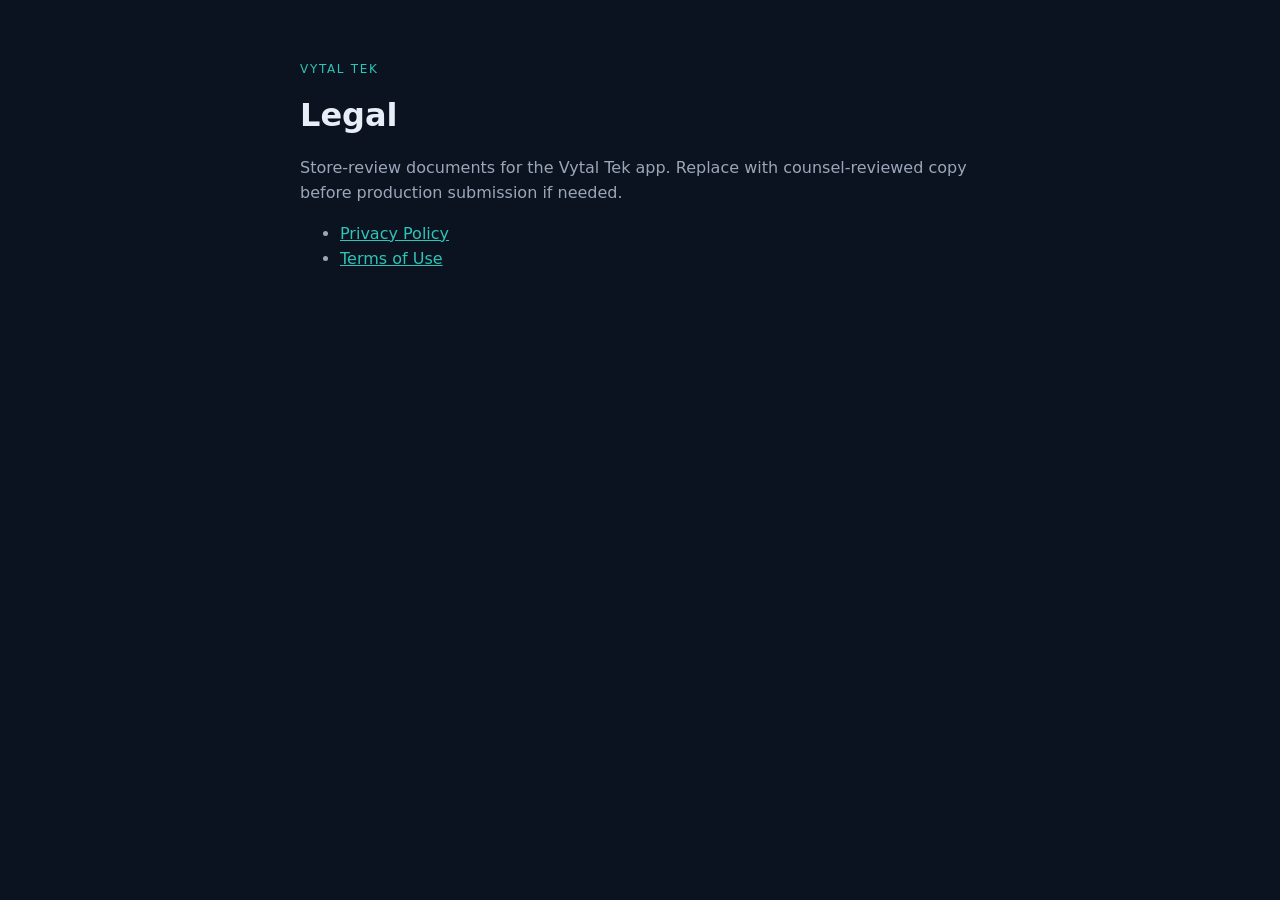
==== site/index.html @ 54f91499 "ci: Flutter tests, GitHub Pages legal site, store review packet Add analyze/test workflow, host Priv" ====
<!DOCTYPE html>
<html lang="en">
<head>
  <meta charset="utf-8" />
  <meta name="viewport" content="width=device-width, initial-scale=1" />
  <title>Vytal Tek</title>
  <link rel="stylesheet" href="styles.css" />
</head>
<body>
  <main class="wrap">
    <p class="eyebrow">Vytal Tek</p>
    <h1>Legal</h1>
    <p>Store-review documents for the Vytal Tek app. Replace with counsel-reviewed copy before production submission if needed.</p>
    <ul>
      <li><a href="privacy/">Privacy Policy</a></li>
      <li><a href="terms/">Terms of Use</a></li>
    </ul>
  </main>
</body>
</html>
---- site/styles.css ----
:root {
  color-scheme: dark;
  --bg: #0b1220;
  --text: #e8eef7;
  --muted: #9aa7b8;
  --teal: #2ec4b6;
}
* { box-sizing: border-box; }
body {
  margin: 0;
  font-family: ui-sans-serif, system-ui, -apple-system, Segoe UI, sans-serif;
  background: var(--bg);
  color: var(--text);
  line-height: 1.55;
}
.wrap {
  max-width: 720px;
  margin: 0 auto;
  padding: 48px 20px 80px;
}
.eyebrow {
  letter-spacing: 0.14em;
  text-transform: uppercase;
  color: var(--teal);
  font-size: 12px;
}
h1 { font-size: 2rem; margin: 8px 0 16px; }
h2 { font-size: 1.15rem; margin-top: 28px; }
p, li { color: var(--muted); }
a { color: var(--teal); }
nav a { margin-right: 16px; }
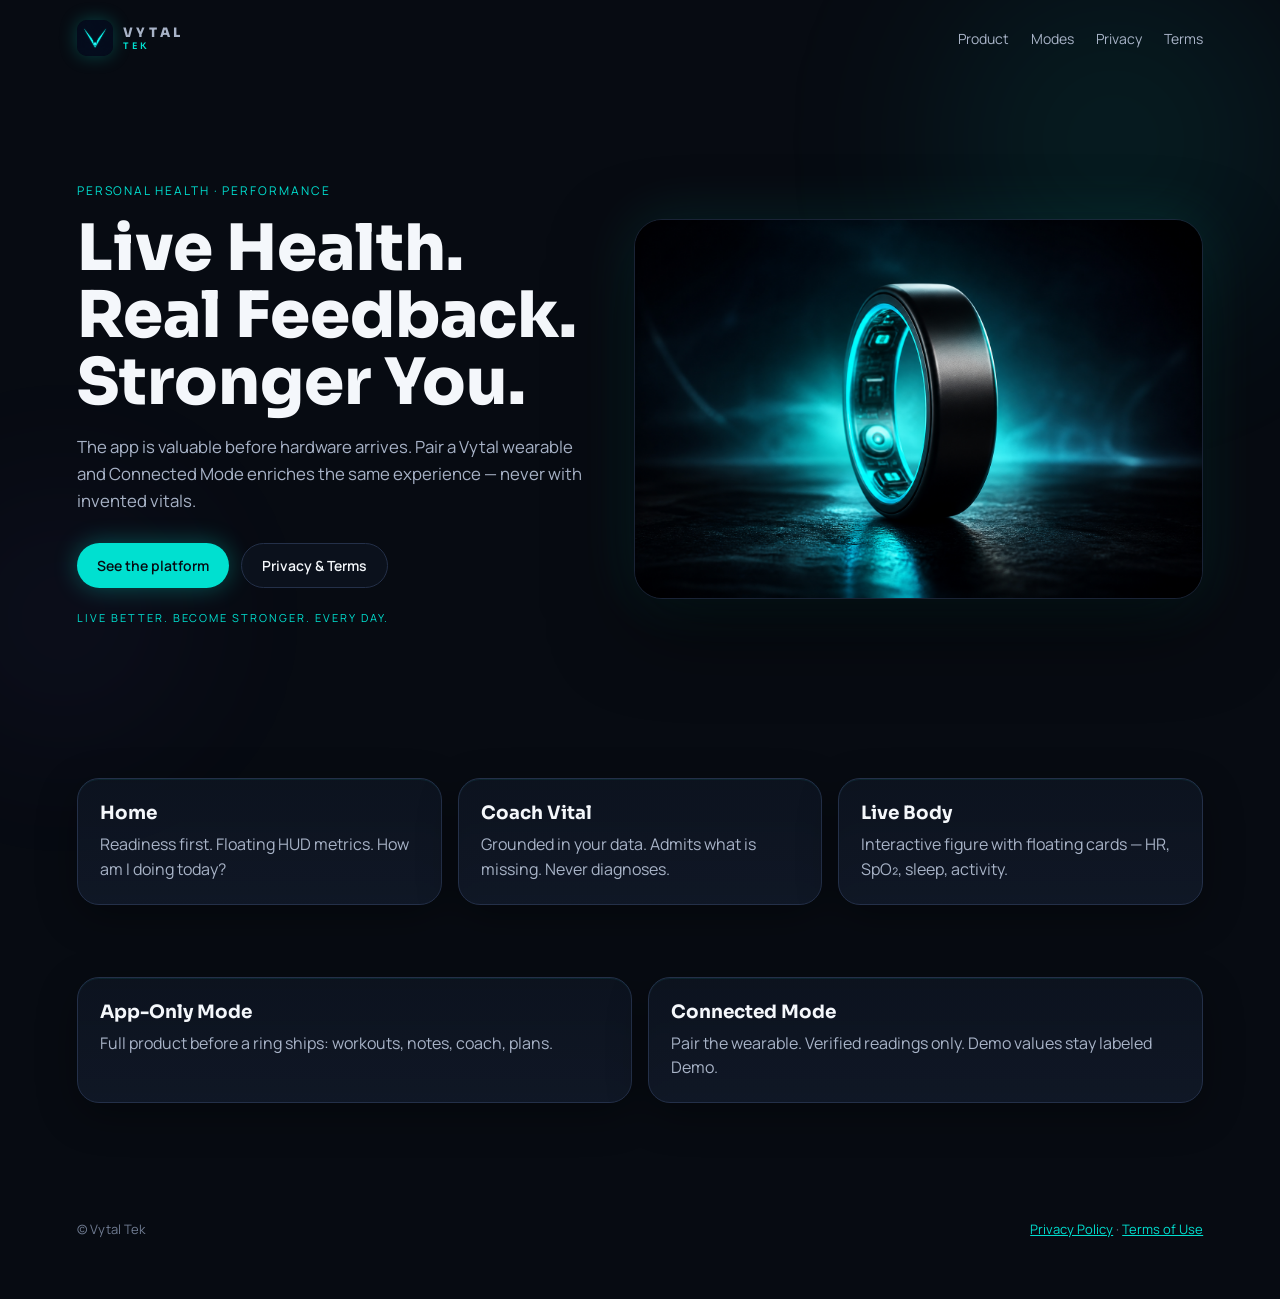
==== commit 7a2a1a2b: "feat(web): designed landing matching brand boards Replace the legal stub homepage with the VYTAL/TEK" ====
--- a/site/index.html
+++ b/site/index.html
@@ -3,18 +3,84 @@
 <head>
   <meta charset="utf-8" />
   <meta name="viewport" content="width=device-width, initial-scale=1" />
-  <title>Vytal Tek</title>
+  <title>Vytal Tek — Live Health. Real Feedback. Stronger You.</title>
+  <meta name="description" content="Vytal Tek is a personal health and performance platform. Valuable in App-Only Mode, richer when a Vytal ring is paired." />
+  <link rel="icon" href="assets/mark-v.png" />
+  <link rel="preconnect" href="https://fonts.googleapis.com" />
+  <link rel="preconnect" href="https://fonts.gstatic.com" crossorigin />
+  <link href="https://fonts.googleapis.com/css2?family=Manrope:wght@400;500;600&family=Sora:wght@500;600;700;800&display=swap" rel="stylesheet" />
   <link rel="stylesheet" href="styles.css" />
 </head>
 <body>
-  <main class="wrap">
-    <p class="eyebrow">Vytal Tek</p>
-    <h1>Legal</h1>
-    <p>Store-review documents for the Vytal Tek app. Replace with counsel-reviewed copy before production submission if needed.</p>
-    <ul>
-      <li><a href="privacy/">Privacy Policy</a></li>
-      <li><a href="terms/">Terms of Use</a></li>
-    </ul>
+  <div class="glow glow-a" aria-hidden="true"></div>
+  <div class="glow glow-b" aria-hidden="true"></div>
+
+  <header class="nav">
+    <a class="brand" href="./">
+      <img src="assets/mark-v.png" width="36" height="36" alt="" />
+      <span class="wordmark">
+        <span class="vytal">VYTAL</span>
+        <span class="tek">TEK</span>
+      </span>
+    </a>
+    <nav>
+      <a href="#product">Product</a>
+      <a href="#modes">Modes</a>
+      <a href="privacy/">Privacy</a>
+      <a href="terms/">Terms</a>
+    </nav>
+  </header>
+
+  <main>
+    <section class="hero">
+      <div class="hero-copy">
+        <p class="eyebrow">Personal health · Performance</p>
+        <h1>Live Health.<br />Real Feedback.<br />Stronger You.</h1>
+        <p class="lede">
+          The app is valuable before hardware arrives. Pair a Vytal wearable and
+          Connected Mode enriches the same experience — never with invented vitals.
+        </p>
+        <div class="actions">
+          <a class="btn primary" href="#product">See the platform</a>
+          <a class="btn ghost" href="privacy/">Privacy &amp; Terms</a>
+        </div>
+        <p class="tagline">LIVE BETTER. BECOME STRONGER. EVERY DAY.</p>
+      </div>
+      <figure class="hero-device">
+        <img src="assets/hero-ring.png" alt="Vytal smart ring with teal inner glow on a dark canvas" />
+      </figure>
+    </section>
+
+    <section id="product" class="cards">
+      <article class="glass">
+        <h2>Home</h2>
+        <p>Readiness first. Floating HUD metrics. How am I doing today?</p>
+      </article>
+      <article class="glass">
+        <h2>Coach Vital</h2>
+        <p>Grounded in your data. Admits what is missing. Never diagnoses.</p>
+      </article>
+      <article class="glass">
+        <h2>Live Body</h2>
+        <p>Interactive figure with floating cards — HR, SpO₂, sleep, activity.</p>
+      </article>
+    </section>
+
+    <section id="modes" class="modes">
+      <div class="glass wide">
+        <h2>App-Only Mode</h2>
+        <p>Full product before a ring ships: workouts, notes, coach, plans.</p>
+      </div>
+      <div class="glass wide">
+        <h2>Connected Mode</h2>
+        <p>Pair the wearable. Verified readings only. Demo values stay labeled Demo.</p>
+      </div>
+    </section>
   </main>
+
+  <footer>
+    <p>© Vytal Tek</p>
+    <p><a href="privacy/">Privacy Policy</a> · <a href="terms/">Terms of Use</a></p>
+  </footer>
 </body>
 </html>
--- a/site/styles.css
+++ b/site/styles.css
@@ -1,31 +1,199 @@
 :root {
   color-scheme: dark;
-  --bg: #0b1220;
-  --text: #e8eef7;
-  --muted: #9aa7b8;
-  --teal: #2ec4b6;
+  --canvas: #070b12;
+  --surface: #0e1522;
+  --elevated: #162033;
+  --border: #243049;
+  --text: #f4f7fb;
+  --muted: #a8b3c7;
+  --dim: #6f7b91;
+  --teal: #00e0d0;
+  --cyan: #00ffd1;
 }
+
 * { box-sizing: border-box; }
+html { scroll-behavior: smooth; }
 body {
   margin: 0;
-  font-family: ui-sans-serif, system-ui, -apple-system, Segoe UI, sans-serif;
-  background: var(--bg);
+  min-height: 100vh;
+  font-family: Manrope, ui-sans-serif, system-ui, sans-serif;
+  background: var(--canvas);
   color: var(--text);
-  line-height: 1.55;
+  overflow-x: hidden;
 }
-.wrap {
+
+.glow {
+  position: fixed;
+  pointer-events: none;
+  z-index: 0;
+  filter: blur(80px);
+  opacity: 0.35;
+}
+.glow-a {
+  width: 42vw;
+  height: 42vw;
+  top: -10vw;
+  right: -8vw;
+  background: radial-gradient(circle, #00e0d055, transparent 70%);
+}
+.glow-b {
+  width: 30vw;
+  height: 30vw;
+  bottom: 10vh;
+  left: -10vw;
+  background: radial-gradient(circle, #9b6bff33, transparent 70%);
+}
+
+.nav, main, footer { position: relative; z-index: 1; }
+
+.nav {
+  display: flex;
+  align-items: center;
+  justify-content: space-between;
+  gap: 16px;
+  padding: 20px 6vw;
+}
+.brand {
+  display: flex;
+  align-items: center;
+  gap: 10px;
+  text-decoration: none;
+  color: inherit;
+}
+.brand img {
+  width: 36px;
+  height: 36px;
+  border-radius: 10px;
+  box-shadow: 0 0 18px #00e0d044;
+}
+.wordmark {
+  display: flex;
+  flex-direction: column;
+  line-height: 1;
+}
+.vytal {
+  font-family: Sora, sans-serif;
+  font-weight: 800;
+  letter-spacing: 0.28em;
+  font-size: 13px;
+}
+.tek {
+  font-family: Sora, sans-serif;
+  font-weight: 600;
+  letter-spacing: 0.42em;
+  font-size: 9px;
+  color: var(--teal);
+  margin-top: 3px;
+}
+.nav nav { display: flex; gap: 22px; }
+.nav a { color: var(--muted); text-decoration: none; font-size: 14px; }
+.nav nav a:hover { color: var(--teal); }
+
+.hero {
+  display: grid;
+  grid-template-columns: 1fr 1.1fr;
+  gap: 40px;
+  align-items: center;
+  padding: 4vh 6vw 8vh;
+  min-height: 78vh;
+}
+.eyebrow {
+  color: var(--teal);
+  letter-spacing: 0.16em;
+  text-transform: uppercase;
+  font-size: 12px;
+  margin: 0 0 16px;
+}
+h1, h2 { font-family: Sora, sans-serif; }
+h1 {
+  font-size: clamp(2.2rem, 5vw, 4.1rem);
+  line-height: 1.05;
+  font-weight: 800;
+  margin: 0 0 18px;
+}
+.lede {
+  color: var(--muted);
+  max-width: 34rem;
+  font-size: 1.05rem;
+  line-height: 1.6;
+}
+.actions { display: flex; flex-wrap: wrap; gap: 12px; margin: 28px 0 22px; }
+.btn {
+  display: inline-flex;
+  align-items: center;
+  padding: 12px 20px;
+  border-radius: 999px;
+  text-decoration: none;
+  font-weight: 600;
+  font-size: 14px;
+}
+.btn.primary {
+  background: var(--teal);
+  color: #070b12;
+  box-shadow: 0 0 24px #00e0d055;
+}
+.btn.ghost {
+  border: 1px solid var(--border);
+  color: var(--text);
+  background: #0e1522aa;
+}
+.tagline {
+  letter-spacing: 0.18em;
+  text-transform: uppercase;
+  font-size: 11px;
+  color: var(--teal);
+}
+
+.hero-device {
+  margin: 0;
+  position: relative;
+}
+.hero-device img {
+  width: 100%;
+  display: block;
+  border-radius: 28px;
+  border: 1px solid #243049aa;
+  box-shadow: 0 30px 80px #00000080, 0 0 60px #00e0d022;
+}
+
+.cards, .modes {
+  display: grid;
+  gap: 16px;
+  padding: 0 6vw 8vh;
+}
+.cards { grid-template-columns: repeat(3, 1fr); }
+.modes { grid-template-columns: 1fr 1fr; }
+
+.glass {
+  background: linear-gradient(180deg, #0e1522cc, #16203399);
+  border: 1px solid var(--border);
+  border-radius: 22px;
+  padding: 22px;
+  box-shadow: 0 12px 40px #00000055, inset 0 1px 0 #00e0d014;
+}
+.glass h2 { margin: 0 0 8px; font-size: 1.15rem; }
+.glass p { margin: 0; color: var(--muted); line-height: 1.55; }
+
+footer {
+  padding: 32px 6vw 48px;
+  color: var(--dim);
+  display: flex;
+  justify-content: space-between;
+  gap: 12px;
+  flex-wrap: wrap;
+  font-size: 13px;
+}
+footer a { color: var(--teal); }
+
+.legal {
   max-width: 720px;
   margin: 0 auto;
   padding: 48px 20px 80px;
 }
-.eyebrow {
-  letter-spacing: 0.14em;
-  text-transform: uppercase;
-  color: var(--teal);
-  font-size: 12px;
+.legal p, .legal li { color: var(--muted); }
+
+@media (max-width: 900px) {
+  .hero, .cards, .modes { grid-template-columns: 1fr; }
+  .hero { min-height: auto; padding-top: 24px; }
+  .nav nav { display: none; }
 }
-h1 { font-size: 2rem; margin: 8px 0 16px; }
-h2 { font-size: 1.15rem; margin-top: 28px; }
-p, li { color: var(--muted); }
-a { color: var(--teal); }
-nav a { margin-right: 16px; }
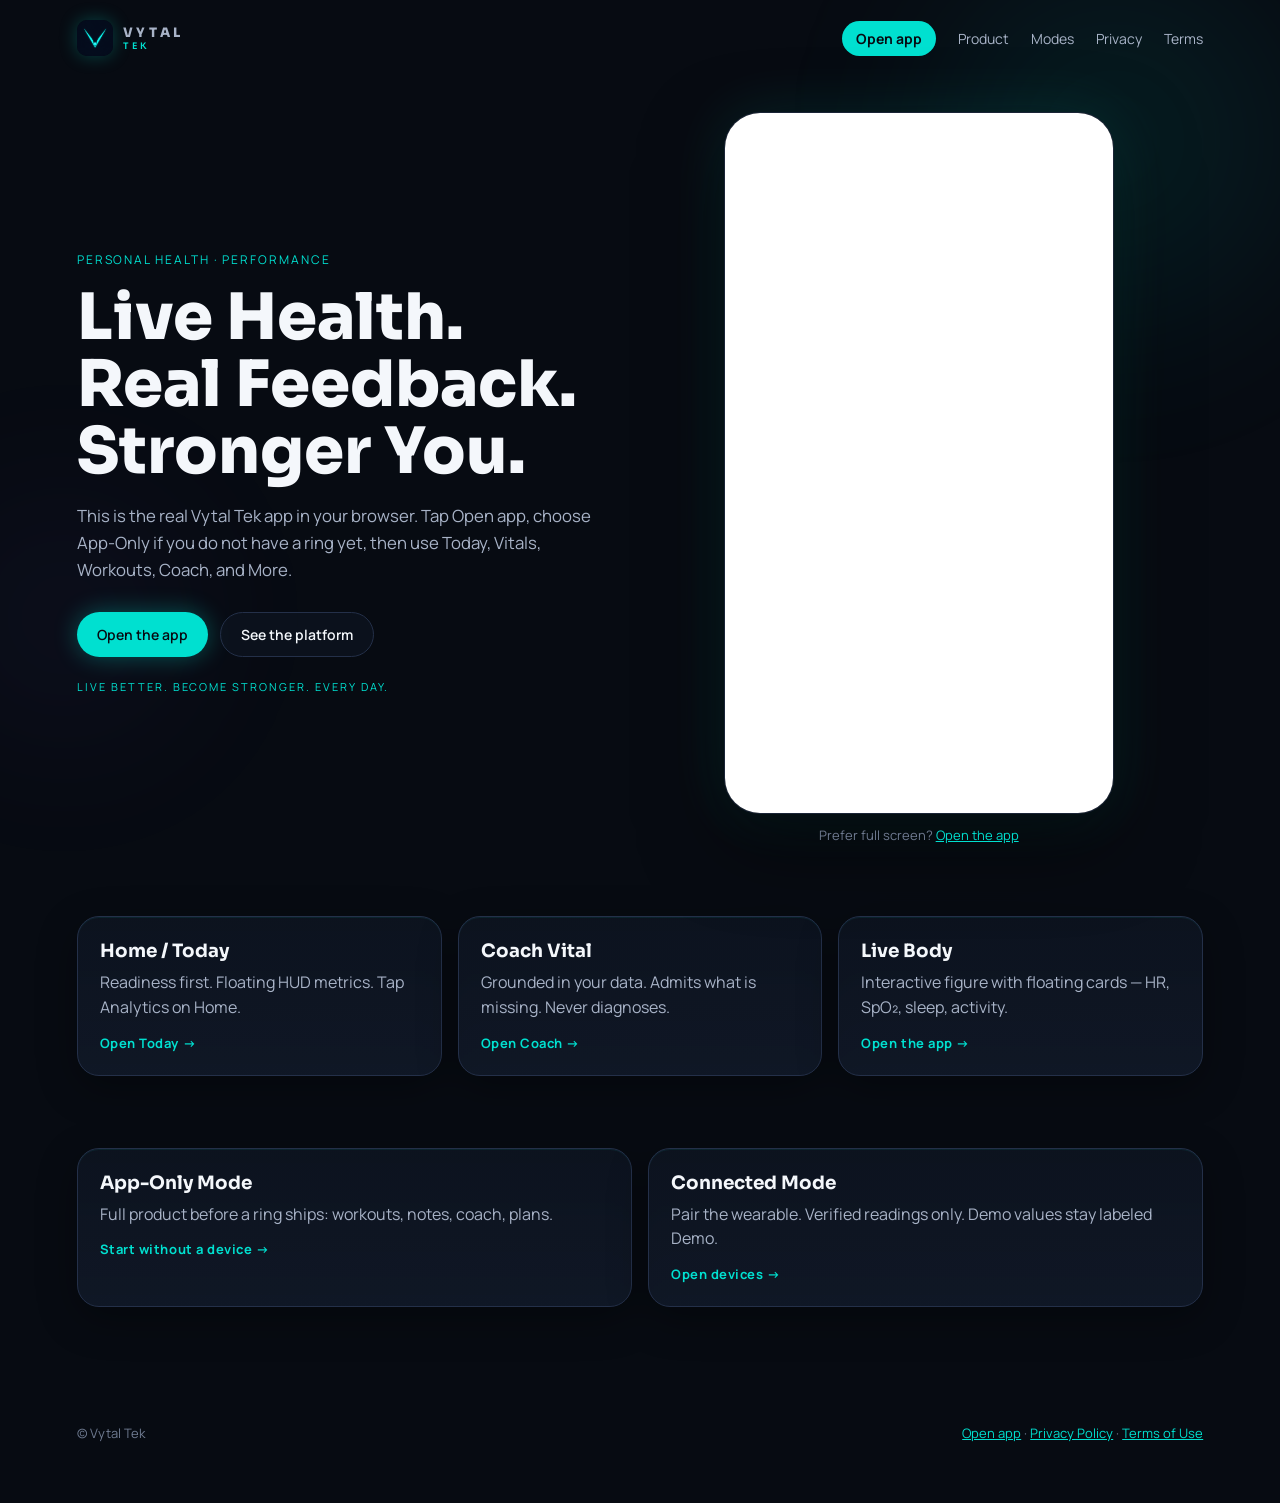
==== commit 9ca4c56a: "Put the real Flutter app on the Netlify site The public site was a static brochure, so Home/Coach ca" ====
--- a/site/index.html
+++ b/site/index.html
@@ -4,7 +4,7 @@
   <meta charset="utf-8" />
   <meta name="viewport" content="width=device-width, initial-scale=1" />
   <title>Vytal Tek — Live Health. Real Feedback. Stronger You.</title>
-  <meta name="description" content="Vytal Tek is a personal health and performance platform. Valuable in App-Only Mode, richer when a Vytal ring is paired." />
+  <meta name="description" content="Vytal Tek is a personal health and performance platform. Open the app in your browser — Today, Vitals, Workouts, Coach, and More." />
   <link rel="icon" href="assets/mark-v.png" />
   <link rel="preconnect" href="https://fonts.googleapis.com" />
   <link rel="preconnect" href="https://fonts.gstatic.com" crossorigin />
@@ -23,7 +23,12 @@
         <span class="tek">TEK</span>
       </span>
     </a>
+    <input id="nav-toggle" type="checkbox" class="nav-toggle" />
+    <label class="nav-burger" for="nav-toggle" aria-label="Open menu">
+      <span></span><span></span><span></span>
+    </label>
     <nav>
+      <a href="app/">Open app</a>
       <a href="#product">Product</a>
       <a href="#modes">Modes</a>
       <a href="privacy/">Privacy</a>
@@ -37,50 +42,71 @@
         <p class="eyebrow">Personal health · Performance</p>
         <h1>Live Health.<br />Real Feedback.<br />Stronger You.</h1>
         <p class="lede">
-          The app is valuable before hardware arrives. Pair a Vytal wearable and
-          Connected Mode enriches the same experience — never with invented vitals.
+          This is the real Vytal Tek app in your browser. Tap Open app, choose
+          App-Only if you do not have a ring yet, then use Today, Vitals,
+          Workouts, Coach, and More.
         </p>
         <div class="actions">
-          <a class="btn primary" href="#product">See the platform</a>
-          <a class="btn ghost" href="privacy/">Privacy &amp; Terms</a>
+          <a class="btn primary" href="app/">Open the app</a>
+          <a class="btn ghost" href="#product">See the platform</a>
         </div>
         <p class="tagline">LIVE BETTER. BECOME STRONGER. EVERY DAY.</p>
       </div>
       <figure class="hero-device">
-        <img src="assets/hero-ring.png" alt="Vytal smart ring with teal inner glow on a dark canvas" />
+        <div class="phone-frame">
+          <iframe
+            class="app-frame"
+            src="app/"
+            title="Vytal Tek app"
+            allow="clipboard-write"
+          ></iframe>
+        </div>
+        <p class="frame-hint">
+          Prefer full screen?
+          <a href="app/">Open the app</a>
+        </p>
       </figure>
     </section>
 
     <section id="product" class="cards">
-      <article class="glass">
-        <h2>Home</h2>
-        <p>Readiness first. Floating HUD metrics. How am I doing today?</p>
-      </article>
-      <article class="glass">
+      <a class="glass link-card" href="app/">
+        <h2>Home / Today</h2>
+        <p>Readiness first. Floating HUD metrics. Tap Analytics on Home.</p>
+        <span class="card-cta">Open Today →</span>
+      </a>
+      <a class="glass link-card" href="app/">
         <h2>Coach Vital</h2>
         <p>Grounded in your data. Admits what is missing. Never diagnoses.</p>
-      </article>
-      <article class="glass">
+        <span class="card-cta">Open Coach →</span>
+      </a>
+      <a class="glass link-card" href="app/">
         <h2>Live Body</h2>
         <p>Interactive figure with floating cards — HR, SpO₂, sleep, activity.</p>
-      </article>
+        <span class="card-cta">Open the app →</span>
+      </a>
     </section>
 
     <section id="modes" class="modes">
-      <div class="glass wide">
+      <a class="glass wide link-card" href="app/">
         <h2>App-Only Mode</h2>
         <p>Full product before a ring ships: workouts, notes, coach, plans.</p>
-      </div>
-      <div class="glass wide">
+        <span class="card-cta">Start without a device →</span>
+      </a>
+      <a class="glass wide link-card" href="app/">
         <h2>Connected Mode</h2>
         <p>Pair the wearable. Verified readings only. Demo values stay labeled Demo.</p>
-      </div>
+        <span class="card-cta">Open devices →</span>
+      </a>
     </section>
   </main>
 
   <footer>
     <p>© Vytal Tek</p>
-    <p><a href="privacy/">Privacy Policy</a> · <a href="terms/">Terms of Use</a></p>
+    <p>
+      <a href="app/">Open app</a> ·
+      <a href="privacy/">Privacy Policy</a> ·
+      <a href="terms/">Terms of Use</a>
+    </p>
   </footer>
 </body>
 </html>
--- a/site/styles.css
+++ b/site/styles.css
@@ -85,9 +85,37 @@
   color: var(--teal);
   margin-top: 3px;
 }
-.nav nav { display: flex; gap: 22px; }
+.nav nav { display: flex; gap: 22px; align-items: center; }
 .nav a { color: var(--muted); text-decoration: none; font-size: 14px; }
 .nav nav a:hover { color: var(--teal); }
+.nav nav a[href="app/"] {
+  color: #070b12;
+  background: var(--teal);
+  padding: 8px 14px;
+  border-radius: 999px;
+  font-weight: 700;
+}
+
+.nav-toggle { display: none; }
+.nav-burger {
+  display: none;
+  width: 44px;
+  height: 44px;
+  border-radius: 12px;
+  border: 1px solid var(--border);
+  background: var(--surface);
+  align-items: center;
+  justify-content: center;
+  flex-direction: column;
+  gap: 5px;
+  cursor: pointer;
+}
+.nav-burger span {
+  display: block;
+  width: 18px;
+  height: 2px;
+  background: var(--text);
+}
 
 .hero {
   display: grid;
@@ -147,14 +175,31 @@
 .hero-device {
   margin: 0;
   position: relative;
-}
-.hero-device img {
-  width: 100%;
-  display: block;
-  border-radius: 28px;
+  display: flex;
+  flex-direction: column;
+  align-items: center;
+}
+.phone-frame {
+  width: min(100%, 390px);
+  height: min(78vh, 720px);
+  border-radius: 36px;
   border: 1px solid #243049aa;
   box-shadow: 0 30px 80px #00000080, 0 0 60px #00e0d022;
-}
+  overflow: hidden;
+  background: #070b12;
+}
+.app-frame {
+  width: 100%;
+  height: 100%;
+  border: 0;
+  background: #070b12;
+}
+.frame-hint {
+  margin: 12px 0 0;
+  color: var(--dim);
+  font-size: 13px;
+}
+.frame-hint a { color: var(--teal); }
 
 .cards, .modes {
   display: grid;
@@ -173,6 +218,22 @@
 }
 .glass h2 { margin: 0 0 8px; font-size: 1.15rem; }
 .glass p { margin: 0; color: var(--muted); line-height: 1.55; }
+a.glass { text-decoration: none; color: inherit; display: block; }
+.link-card { transition: border-color 0.15s ease, transform 0.15s ease; }
+.link-card:hover,
+.link-card:focus-visible {
+  border-color: var(--teal);
+  transform: translateY(-2px);
+  outline: none;
+}
+.card-cta {
+  display: inline-block;
+  margin-top: 14px;
+  color: var(--teal);
+  font-weight: 700;
+  font-size: 13px;
+  letter-spacing: 0.04em;
+}
 
 footer {
   padding: 32px 6vw 48px;
@@ -195,5 +256,23 @@
 @media (max-width: 900px) {
   .hero, .cards, .modes { grid-template-columns: 1fr; }
   .hero { min-height: auto; padding-top: 24px; }
-  .nav nav { display: none; }
-}
+  .nav { flex-wrap: wrap; }
+  .nav-burger { display: flex; }
+  .nav nav {
+    display: none;
+    width: 100%;
+    flex-direction: column;
+    align-items: stretch;
+    gap: 8px;
+    padding: 8px 0 12px;
+  }
+  .nav-toggle:checked ~ nav { display: flex; }
+  .nav nav a {
+    padding: 12px 14px;
+    border-radius: 12px;
+    background: var(--surface);
+    border: 1px solid var(--border);
+  }
+  .nav nav a[href="app/"] { text-align: center; }
+  .phone-frame { height: 70vh; min-height: 520px; }
+}
